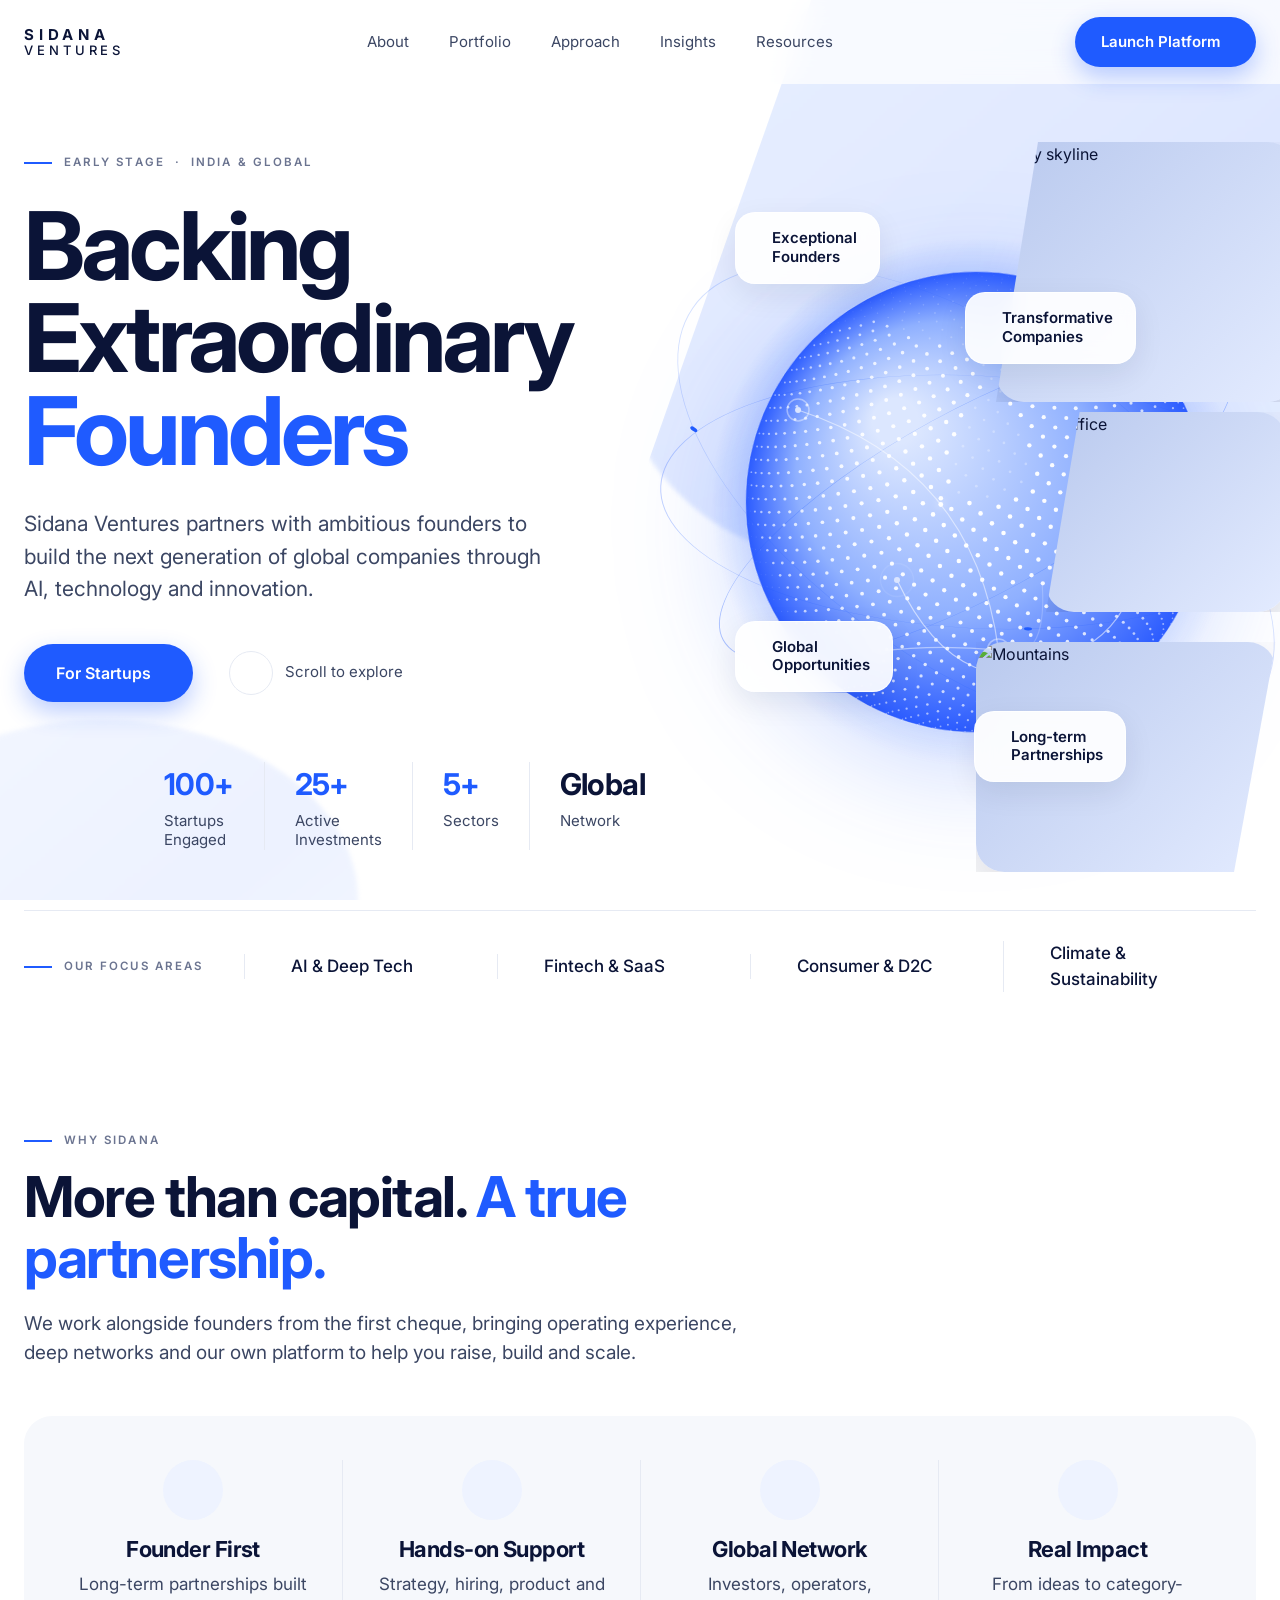
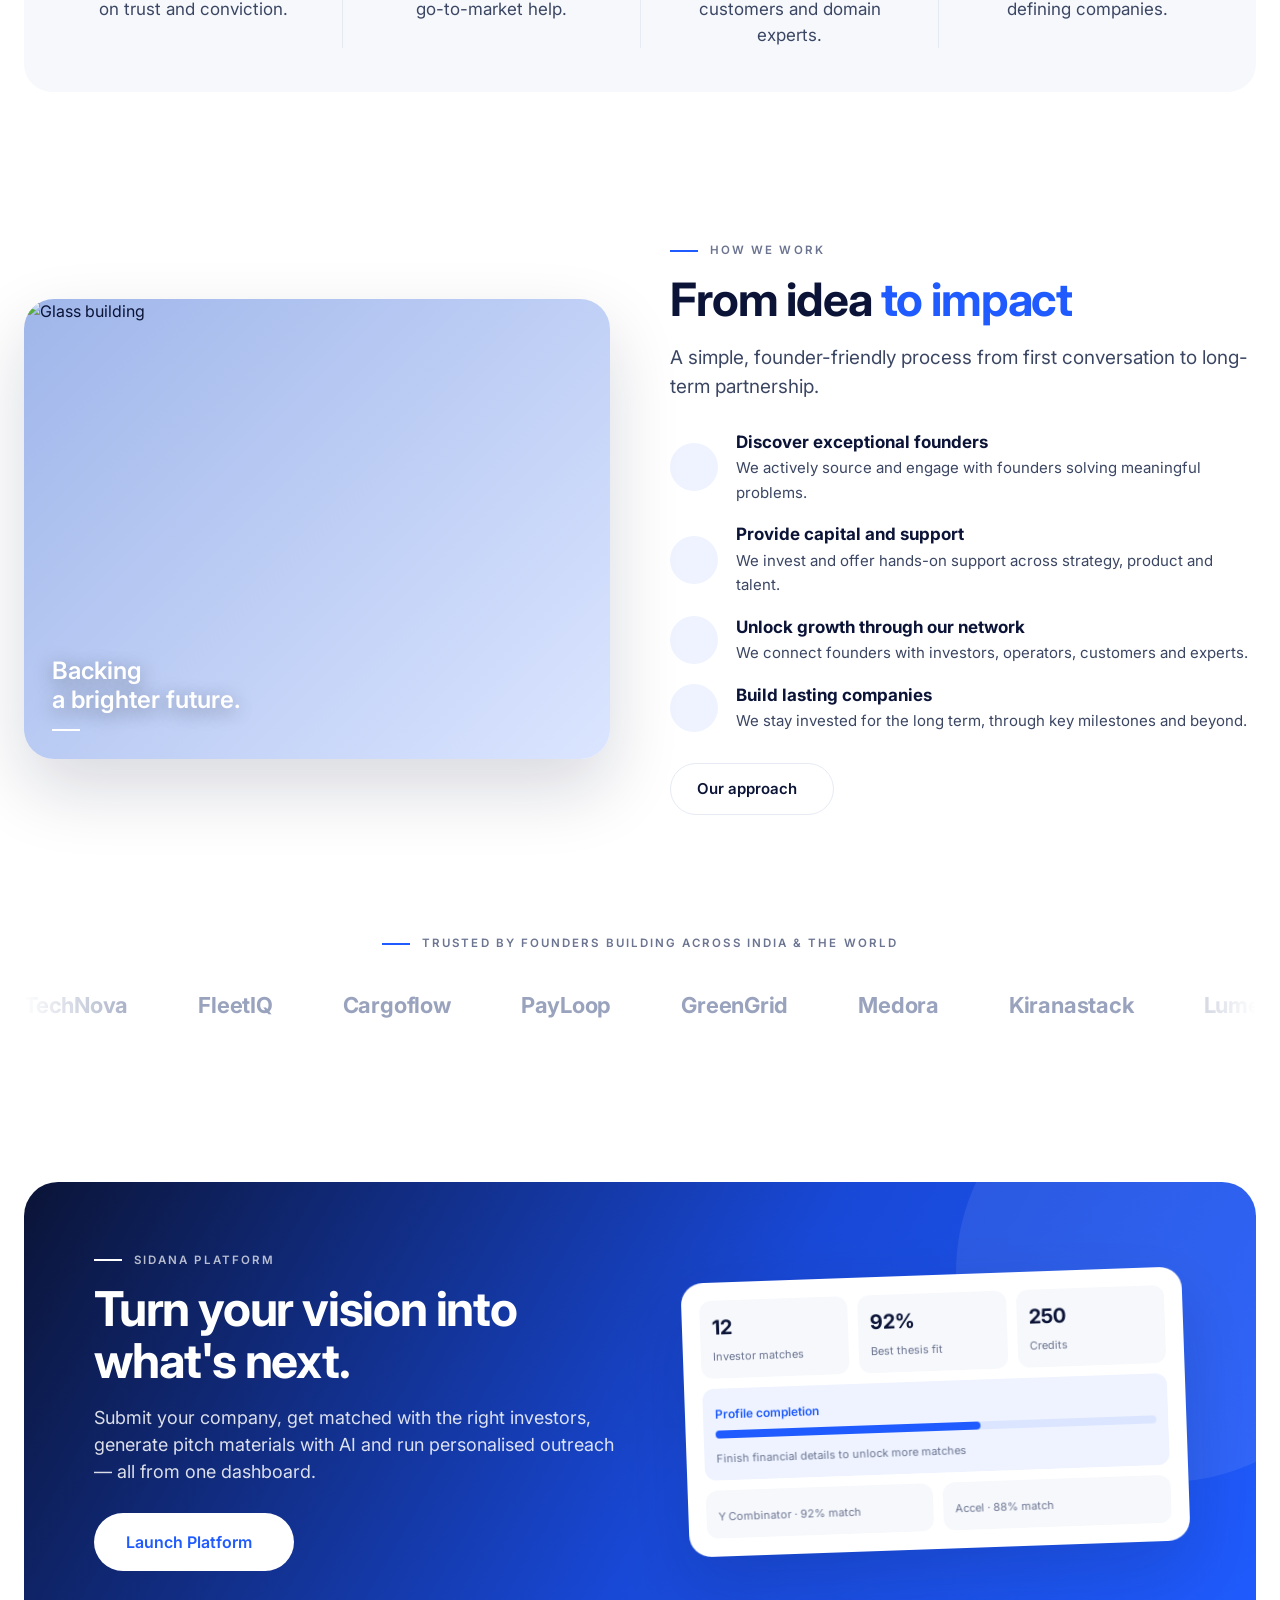
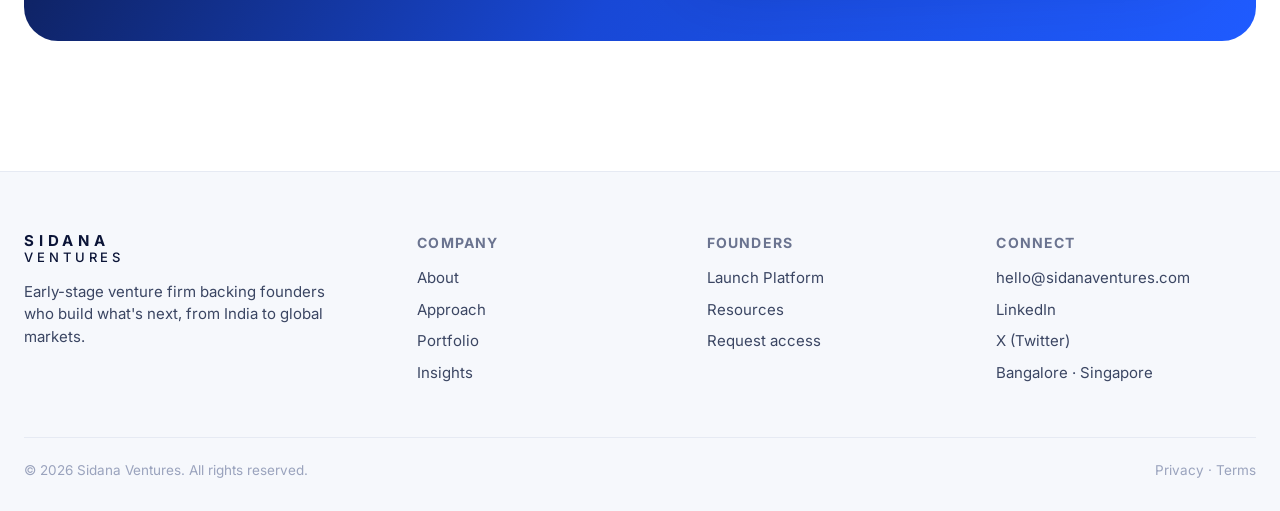
==== index.html @ c6158445 "first commit" ====
<!DOCTYPE html>
<html lang="en">
<head>
<meta charset="UTF-8"><meta name="viewport" content="width=device-width, initial-scale=1.0">
<title>Sidana Ventures – Backing Extraordinary Founders</title>
<link rel="preconnect" href="https://fonts.googleapis.com"><link href="https://fonts.googleapis.com/css2?family=Inter:wght@400;500;600;700&display=swap" rel="stylesheet">
<link rel="stylesheet" href="css/site.css">
<link rel="icon" href="data:image/svg+xml,%3Csvg xmlns='http://www.w3.org/2000/svg' viewBox='0 0 24 24' fill='%231f5bff'%3E%3Ccircle cx='12' cy='12' r='10'/%3E%3C/svg%3E">
</head>
<body>
<div class="bg-shapes"><span class="s1"></span><span class="s2"></span></div>
<header class="nav"><div class="wrap"><a href="index.html" class="logo">Sidana<small>Ventures</small></a><nav class="nav-links"><a href="about.html">About</a><a href="portfolio.html">Portfolio</a><a href="approach.html">Approach</a><a href="insights.html">Insights</a><a href="resources.html">Resources</a></nav><a href="platform.html" class="btn btn-primary">Launch Platform <i data-lucide="arrow-right"></i></a><button class="nav-toggle" aria-label="Menu"><i data-lucide="menu"></i></button></div></header>

<main class="wrap">
  <section class="hero">
    <div>
      <div class="eyebrow reveal in">Early stage &nbsp;·&nbsp; India &amp; Global</div>
      <h1 class="words">Backing Extraordinary <span class="accent">Founders</span></h1>
      <p class="lead reveal" style="transition-delay:.5s">Sidana Ventures partners with ambitious founders to build the next generation of global companies through AI, technology and innovation.</p>
      <div class="cta reveal" style="transition-delay:.7s"><a href="platform.html" class="btn btn-primary btn-lg">For Startups <i data-lucide="arrow-right"></i></a><a href="#why" class="scroll-hint"><span><i data-lucide="arrow-down"></i></span>Scroll to explore</a></div>
      <div class="stats reveal" style="transition-delay:.9s">
        <div><b data-count="100" data-suffix="+">0</b><span>Startups Engaged</span></div>
        <div><b data-count="25" data-suffix="+">0</b><span>Active Investments</span></div>
        <div><b data-count="5" data-suffix="+">0</b><span>Sectors</span></div>
        <div><b class="dark">Global</b><span>Network</span></div>
      </div>
    </div>
    <div class="hero-visual">
      <canvas id="globe" width="640" height="640"></canvas>
      <div class="float-card" style="left:40px;top:70px"><i data-lucide="users"></i>Exceptional<br>Founders</div>
      <div class="float-card d1" style="right:120px;top:150px"><i data-lucide="bar-chart-3"></i>Transformative<br>Companies</div>
      <div class="float-card d2" style="left:40px;bottom:170px"><i data-lucide="rocket"></i>Global<br>Opportunities</div>
      <div class="float-card d3" style="right:130px;bottom:80px"><i data-lucide="layers"></i>Long-term<br>Partnerships</div>
      <div class="photo skew" style="right:-40px;top:0;width:300px;height:260px"><img src="https://images.unsplash.com/photo-1480714378408-67cf0d13bc1b?w=900&q=80" alt="City skyline" loading="lazy"></div>
      <div class="photo skew" style="right:-30px;top:270px;width:240px;height:200px"><img src="https://images.unsplash.com/photo-1497366216548-37526070297c?w=900&q=80" alt="Office" loading="lazy"></div>
      <div class="photo skew2" style="right:-20px;bottom:-10px;width:300px;height:230px"><img src="https://images.unsplash.com/photo-1464822759023-fed622ff2c3b?w=900&q=80" alt="Mountains" loading="lazy"></div>
    </div>
  </section>

  <div class="focus-row reveal">
    <div class="eyebrow">Our focus areas</div>
    <div><i data-lucide="cpu"></i>AI &amp; Deep Tech</div>
    <div><i data-lucide="database"></i>Fintech &amp; SaaS</div>
    <div><i data-lucide="shopping-cart"></i>Consumer &amp; D2C</div>
    <div><i data-lucide="leaf"></i>Climate &amp; Sustainability</div>
  </div>

  <section id="why">
    <div class="sec-head reveal"><div class="eyebrow">Why Sidana</div><h2>More than capital. <span class="accent">A true partnership.</span></h2><p class="lead">We work alongside founders from the first cheque, bringing operating experience, deep networks and our own platform to help you raise, build and scale.</p></div>
    <div class="feature-strip stagger">
      <div><div class="ico"><i data-lucide="zap"></i></div><h3>Founder First</h3><p>Long-term partnerships built on trust and conviction.</p></div>
      <div><div class="ico"><i data-lucide="users"></i></div><h3>Hands-on Support</h3><p>Strategy, hiring, product and go-to-market help.</p></div>
      <div><div class="ico"><i data-lucide="bar-chart-3"></i></div><h3>Global Network</h3><p>Investors, operators, customers and domain experts.</p></div>
      <div><div class="ico"><i data-lucide="leaf"></i></div><h3>Real Impact</h3><p>From ideas to category-defining companies.</p></div>
    </div>
  </section>

  <section class="tight">
    <div class="grid-2" style="align-items:center;gap:60px">
      <div class="media tilt reveal left" style="height:460px"><img src="https://images.unsplash.com/photo-1486406146926-c627a92ad1ab?w=1200&q=80" alt="Glass building" loading="lazy"><div class="cap">Backing<br>a brighter future.</div></div>
      <div class="reveal right">
        <div class="eyebrow">How we work</div>
        <h2 style="font-size:46px;margin:16px 0 18px">From idea <span class="accent">to impact</span></h2>
        <p class="lead" style="margin-bottom:28px">A simple, founder-friendly process from first conversation to long-term partnership.</p>
        <div class="list-feat stagger">
          <div><div class="ico sm"><i data-lucide="search"></i></div><div><b>Discover exceptional founders</b><span>We actively source and engage with founders solving meaningful problems.</span></div></div>
          <div><div class="ico sm"><i data-lucide="landmark"></i></div><div><b>Provide capital and support</b><span>We invest and offer hands-on support across strategy, product and talent.</span></div></div>
          <div><div class="ico sm"><i data-lucide="network"></i></div><div><b>Unlock growth through our network</b><span>We connect founders with investors, operators, customers and experts.</span></div></div>
          <div><div class="ico sm"><i data-lucide="trending-up"></i></div><div><b>Build lasting companies</b><span>We stay invested for the long term, through key milestones and beyond.</span></div></div>
        </div>
        <a href="approach.html" class="btn btn-ghost" style="margin-top:30px">Our approach <i data-lucide="arrow-right"></i></a>
      </div>
    </div>
  </section>

  <section class="tight">
    <div class="eyebrow reveal" style="justify-content:center;margin-bottom:26px">Trusted by founders building across India &amp; the world</div>
    <div class="marquee reveal"><div class="track"><span>TechNova</span><span>FleetIQ</span><span>Cargoflow</span><span>PayLoop</span><span>GreenGrid</span><span>Medora</span><span>Kiranastack</span><span>Lumen AI</span><span>TechNova</span><span>FleetIQ</span><span>Cargoflow</span><span>PayLoop</span><span>GreenGrid</span><span>Medora</span><span>Kiranastack</span><span>Lumen AI</span></div></div>
  </section>

  <section>
    <div class="cta-band reveal scale">
      <div><div class="eyebrow">Sidana Platform</div><h2>Turn your vision into what's next.</h2><p>Submit your company, get matched with the right investors, generate pitch materials with AI and run personalised outreach — all from one dashboard.</p><a href="platform.html" class="btn btn-primary btn-lg">Launch Platform <i data-lucide="arrow-right"></i></a></div>
      <div class="mock tilt"><div class="row"><div class="tile"><b>12</b><span>Investor matches</span></div><div class="tile"><b>92%</b><span>Best thesis fit</span></div><div class="tile"><b>250</b><span>Credits</span></div></div><div class="tile" style="background:#eef3ff"><span style="font-size:12px;font-weight:600;color:#1f5bff">Profile completion</span><div class="bar"><i></i></div><span>Finish financial details to unlock more matches</span></div><div class="row" style="margin:10px 0 0"><div class="tile"><span>Y Combinator · 92% match</span></div><div class="tile"><span>Accel · 88% match</span></div></div></div>
    </div>
  </section>
</main>

<footer><div class="wrap"><div class="cols"><div><a href="index.html" class="logo">Sidana<small>Ventures</small></a><p style="color:var(--ink-2);margin-top:16px;max-width:320px;font-size:15px">Early-stage venture firm backing founders who build what's next, from India to global markets.</p></div><div><h4>Company</h4><a href="about.html">About</a><a href="approach.html">Approach</a><a href="portfolio.html">Portfolio</a><a href="insights.html">Insights</a></div><div><h4>Founders</h4><a href="platform.html">Launch Platform</a><a href="resources.html">Resources</a><a href="platform.html">Request access</a></div><div><h4>Connect</h4><a href="#">hello@sidanaventures.com</a><a href="#">LinkedIn</a><a href="#">X (Twitter)</a><a href="#">Bangalore · Singapore</a></div></div><div class="fine"><span>© 2026 Sidana Ventures. All rights reserved.</span><span>Privacy · Terms</span></div></div></footer>

<script src="https://unpkg.com/lucide@0.468.0/dist/umd/lucide.min.js"></script>
<script src="js/site.js"></script>
</body>
</html>
---- css/site.css ----
/* =====================================================================
   Sidana Ventures – marketing site
   ===================================================================== */
:root{
  --blue:#1f5bff; --blue-600:#1848d6; --blue-50:#eef3ff; --blue-100:#dbe5ff;
  --ink:#0b1437; --ink-2:#3b4663; --ink-3:#6b7490; --ink-4:#9aa3bd;
  --line:#e6eaf3; --bg:#ffffff; --bg-2:#f6f8fc;
  --radius:22px; --shadow:0 10px 30px rgba(11,20,55,.08); --shadow-lg:0 30px 70px rgba(11,20,55,.16);
  --font:'Inter',system-ui,-apple-system,Segoe UI,Roboto,sans-serif;
}
*{box-sizing:border-box;margin:0;padding:0}
html{scroll-behavior:smooth}
body{font-family:var(--font);color:var(--ink);background:var(--bg);font-size:16px;line-height:1.5;-webkit-font-smoothing:antialiased;overflow-x:hidden}
a{color:inherit;text-decoration:none}
button{font-family:inherit;cursor:pointer;border:0;background:none;color:inherit}
img{display:block;max-width:100%}
i[data-lucide],svg.lucide{display:inline-block;vertical-align:middle;flex:none}
h1,h2,h3{line-height:1.08;letter-spacing:-.025em}
.accent{color:var(--blue)}
.wrap{width:min(1360px,calc(100% - 48px));margin:0 auto}
.eyebrow{display:flex;align-items:center;gap:12px;font-size:11.5px;letter-spacing:.18em;text-transform:uppercase;color:var(--ink-3);font-weight:600}
.eyebrow::before{content:"";width:28px;height:2px;background:var(--blue)}
.lead{font-size:19px;color:var(--ink-2);line-height:1.55}
.btn{display:inline-flex;align-items:center;gap:10px;padding:14px 26px;border-radius:999px;font-weight:600;font-size:15px;transition:.2s;white-space:nowrap}
.btn svg{width:18px;height:18px;transition:.2s}
.btn-primary{background:var(--blue);color:#fff;box-shadow:0 10px 24px rgba(31,91,255,.3)}
.btn-primary:hover{background:var(--blue-600);transform:translateY(-2px)}
.btn-primary:hover svg{transform:translateX(3px)}
.btn-ghost{color:var(--ink);border:1.5px solid var(--line);background:#fff}
.btn-ghost:hover{border-color:var(--ink-4)}
.btn-lg{padding:17px 32px;font-size:16px}
.ico{width:60px;height:60px;border-radius:50%;background:var(--blue-50);display:grid;place-items:center;color:var(--blue);flex:none}
.ico svg{width:26px;height:26px}
.ico.sm{width:48px;height:48px}.ico.sm svg{width:22px;height:22px}
.ico.lg{width:80px;height:80px}.ico.lg svg{width:34px;height:34px}

/* --------------------------------- Page backdrop ------------------- */
.bg-shapes{position:fixed;inset:0;z-index:-1;pointer-events:none;overflow:hidden}
.bg-shapes span{position:absolute;background:linear-gradient(140deg,#e8efff,#dbe5ff 60%,#eaf1ff);opacity:.9;filter:blur(2px)}
.bg-shapes .s1{right:-10%;top:-8%;width:62vw;height:70vh;clip-path:polygon(28% 0,100% 0,100% 100%,0 100%);border-radius:0 0 0 220px;animation:drift 18s ease-in-out infinite alternate}
.bg-shapes .s2{left:-12%;bottom:-20%;width:40vw;height:40vh;border-radius:50%;opacity:.5;animation:drift 22s ease-in-out infinite alternate-reverse}
@keyframes drift{from{transform:translate3d(0,0,0)}to{transform:translate3d(-30px,24px,0)}}

/* --------------------------------- Nav ----------------------------- */
.nav{position:sticky;top:0;z-index:50;backdrop-filter:blur(14px);background:rgba(255,255,255,.72);transition:.3s}
.nav.scrolled{box-shadow:0 6px 24px rgba(11,20,55,.06)}
.nav .wrap{display:flex;align-items:center;justify-content:space-between;height:84px}
.logo{font-weight:700;letter-spacing:.32em;font-size:15px;line-height:1.15;text-transform:uppercase;color:var(--ink)}
.logo small{display:block;font-weight:500;letter-spacing:.3em;font-size:13px}
.nav-links{display:flex;gap:40px}
.nav-links a{font-size:15px;color:var(--ink-2);position:relative;padding:6px 0;transition:.2s}
.nav-links a::after{content:"";position:absolute;left:0;right:0;bottom:-2px;height:2px;background:var(--blue);transform:scaleX(0);transform-origin:left;transition:.25s}
.nav-links a:hover,.nav-links a.active{color:var(--blue)}
.nav-links a.active::after,.nav-links a:hover::after{transform:scaleX(1)}
.nav-toggle{display:none;width:44px;height:44px;border-radius:12px;place-items:center}
.nav-toggle svg{width:22px;height:22px}

/* --------------------------------- Hero ---------------------------- */
.hero{position:relative;padding:40px 0 20px;min-height:calc(100vh - 84px);display:grid;grid-template-columns:1.05fr 1.3fr;align-items:center;gap:20px}
.hero h1{font-size:clamp(52px,7.4vw,112px);font-weight:700;letter-spacing:-.04em;line-height:.98;margin:28px 0 30px}
.hero .lead{max-width:520px;font-size:21px}
.hero .cta{display:flex;align-items:center;gap:36px;margin-top:38px}
.scroll-hint{display:flex;align-items:center;gap:12px;color:var(--ink-2);font-size:15px}
.scroll-hint span{width:44px;height:44px;border-radius:50%;border:1.5px solid var(--line);display:grid;place-items:center;background:#fff;animation:bob 2.2s ease-in-out infinite}
.scroll-hint svg{width:18px;height:18px;color:var(--blue)}
@keyframes bob{0%,100%{transform:translateY(0)}50%{transform:translateY(6px)}}
.stats{display:flex;gap:0;margin-top:60px;padding-left:140px}
.stats div{padding:0 30px;border-left:1px solid var(--line)}
.stats div:first-child{padding-left:0;border:0}
.stats b{display:block;font-size:30px;font-weight:700;color:var(--blue);letter-spacing:-.02em}
.stats b.dark{color:var(--ink)}
.stats span{font-size:15px;color:var(--ink-2);display:block;max-width:110px;line-height:1.3;margin-top:4px}
.hero-visual{position:relative;height:720px}
#globe{position:absolute;left:50%;top:50%;transform:translate(-50%,-50%);width:640px;height:640px;filter:drop-shadow(0 30px 60px rgba(31,91,255,.25))}
.float-card{position:absolute;display:flex;align-items:center;gap:14px;background:rgba(255,255,255,.92);backdrop-filter:blur(10px);border:1px solid rgba(255,255,255,.8);border-radius:20px;padding:16px 22px;box-shadow:var(--shadow);font-weight:600;font-size:15px;line-height:1.25;animation:floaty 6s ease-in-out infinite;z-index:3}
.float-card svg{width:26px;height:26px;color:var(--blue)}
.float-card.d1{animation-delay:-1s}.float-card.d2{animation-delay:-2.5s}.float-card.d3{animation-delay:-4s}
@keyframes floaty{0%,100%{transform:translateY(0)}50%{transform:translateY(-12px)}}
.photo{position:absolute;overflow:hidden;background:linear-gradient(135deg,#b9c9ee,#e3ebff);box-shadow:var(--shadow-lg);z-index:2}
.photo img{width:100%;height:100%;object-fit:cover}
.photo.skew{clip-path:polygon(14% 0,100% 0,100% 100%,0 100%);border-radius:28px}
.photo.skew2{clip-path:polygon(0 0,100% 0,86% 100%,0 100%);border-radius:28px}
.focus-row{display:flex;align-items:center;gap:0;border-top:1px solid var(--line);padding:30px 0 50px;margin-top:10px}
.focus-row .eyebrow{min-width:220px}
.focus-row>div:not(.eyebrow){flex:1;display:flex;align-items:center;gap:16px;font-size:17px;font-weight:500;padding:0 30px;border-left:1px solid var(--line)}
.focus-row svg{width:30px;height:30px;color:var(--blue)}

/* --------------------------------- Sections ------------------------ */
section{padding:90px 0}
section.tight{padding:60px 0}
.sec-head{max-width:720px;margin-bottom:48px}
.sec-head h2{font-size:clamp(36px,4.4vw,58px);font-weight:700;margin:18px 0 20px}
.grid-2{display:grid;grid-template-columns:1fr 1fr;gap:28px}
.grid-3{display:grid;grid-template-columns:repeat(3,1fr);gap:24px}
.grid-4{display:grid;grid-template-columns:repeat(4,1fr);gap:24px}
.card{background:#fff;border:1px solid var(--line);border-radius:var(--radius);padding:30px;box-shadow:0 1px 2px rgba(11,20,55,.03);transition:.25s}
.card.soft{background:var(--bg-2);border-color:transparent}
.card.hover:hover{transform:translateY(-6px);box-shadow:var(--shadow)}
.card h3{font-size:20px;margin:18px 0 8px}
.card p{color:var(--ink-2);font-size:15.5px}
.feature-strip{background:var(--bg-2);border-radius:28px;padding:44px 20px;display:grid;grid-template-columns:repeat(4,1fr)}
.feature-strip>div{text-align:center;padding:0 30px;border-left:1px solid var(--line)}
.feature-strip>div:first-child{border:0}
.feature-strip .ico{margin:0 auto 18px}
.feature-strip h3{font-size:22px;margin-bottom:10px}
.feature-strip p{color:var(--ink-2);font-size:17px}
.list-feat{display:grid;gap:18px}
.list-feat>div{display:flex;gap:18px;align-items:center}
.list-feat b{display:block;font-size:17px}
.list-feat span{color:var(--ink-2);font-size:15px}
.media{position:relative;overflow:hidden;border-radius:30px;background:linear-gradient(135deg,#9fb6ea,#dbe5ff);box-shadow:var(--shadow-lg)}
.media img{width:100%;height:100%;object-fit:cover;transition:transform 1.2s ease}
.media:hover img{transform:scale(1.04)}
.media.skew{clip-path:polygon(0 0,100% 0,100% 100%,6% 100%)}
.media .cap{position:absolute;left:28px;bottom:28px;color:#fff;font-size:24px;font-weight:600;line-height:1.2;text-shadow:0 4px 20px rgba(0,0,0,.4)}
.media .cap::after{content:"";display:block;width:28px;height:2px;background:#fff;margin-top:14px}
.info-tile{display:flex;gap:16px;align-items:flex-start;background:rgba(255,255,255,.92);backdrop-filter:blur(8px);border-radius:20px;padding:20px 22px;box-shadow:var(--shadow)}
.info-tile b{display:block;font-size:16px;margin-bottom:3px}
.info-tile span{color:var(--ink-2);font-size:14.5px}
.pillars{display:grid;grid-template-columns:repeat(4,1fr);margin-top:44px}
.pillars>div{padding:0 26px;border-left:1px solid var(--line)}
.pillars>div:first-child{padding-left:0;border:0}
.pillars h3{font-size:19px;margin:18px 0 6px}
.pillars p{color:var(--ink-2);font-size:15.5px}
.steps{display:grid;grid-template-columns:260px repeat(4,1fr);gap:30px;align-items:start}
.steps .num{display:flex;align-items:center;gap:0;margin-bottom:28px}
.steps .num b{width:60px;height:60px;border-radius:50%;background:var(--blue-50);color:var(--blue);display:grid;place-items:center;font-size:19px;font-weight:600;flex:none}
.steps .num i{flex:1;height:1.5px;background:var(--blue);position:relative;transform-origin:left;transform:scaleX(0);transition:transform 1s ease .3s}
.steps .num i::after{content:"";position:absolute;right:-1px;top:-5px;border:6px solid transparent;border-left:8px solid var(--blue);opacity:0;transition:.3s 1.1s}
.in-view .steps .num i{transform:scaleX(1)} .in-view .steps .num i::after{opacity:1}
.steps h3{font-size:20px;margin-bottom:10px}
.steps p{color:var(--ink-2);font-size:15.5px}
.steps h2{font-size:44px;line-height:1.05;margin-top:14px}
.big-card{border-radius:30px;padding:48px;position:relative;overflow:hidden;min-height:260px;background:var(--bg-2)}
.big-card h3{font-size:30px;margin:16px 0 14px;max-width:420px}
.big-card p{color:var(--ink-2);max-width:420px;font-size:16px}
.big-card .art{position:absolute;right:0;top:0;bottom:0;width:38%;object-fit:cover;mask-image:linear-gradient(90deg,transparent,#000 40%)}
.big-card .ico{position:absolute;right:36px;top:36px;background:#fff;box-shadow:var(--shadow)}
.values{display:grid;grid-template-columns:1.1fr repeat(4,1fr);gap:30px;align-items:start}
.values .v{padding-left:26px;border-left:1px solid var(--line)}
.values h3{font-size:19px;margin:18px 0 8px}
.values p{color:var(--ink-2);font-size:15.5px}
.values h2{font-size:42px;line-height:1.05;margin:14px 0 16px}
.focus-grid{display:grid;grid-template-columns:1fr 1fr;gap:14px;margin-top:20px}
.focus-grid div{background:#fff;border-radius:18px;padding:30px 22px;text-align:center;font-weight:500;font-size:15px;transition:.2s;border:1px solid var(--line)}
.focus-grid div:hover{transform:translateY(-4px);box-shadow:var(--shadow)}
.focus-grid svg{width:32px;height:32px;color:var(--blue);display:block;margin:0 auto 16px}
.marquee{overflow:hidden;mask-image:linear-gradient(90deg,transparent,#000 10%,#000 90%,transparent)}
.marquee .track{display:flex;gap:70px;width:max-content;animation:marquee 28s linear infinite;padding:10px 0}
.marquee .track span{font-weight:700;font-size:22px;letter-spacing:-.01em;color:var(--ink-4);white-space:nowrap}
@keyframes marquee{to{transform:translateX(-50%)}}
.cta-band{background:linear-gradient(120deg,#0b1437,#1848d6 55%,#1f5bff);color:#fff;border-radius:34px;padding:70px;display:grid;grid-template-columns:1.1fr 1fr;gap:40px;align-items:center;position:relative;overflow:hidden}
.cta-band::after{content:"";position:absolute;right:-120px;top:-120px;width:420px;height:420px;border-radius:50%;background:rgba(255,255,255,.08)}
.cta-band h2{font-size:48px;margin:14px 0 18px}
.cta-band p{opacity:.85;font-size:18px;max-width:520px}
.cta-band .eyebrow{color:rgba(255,255,255,.7)}.cta-band .eyebrow::before{background:#fff}
.cta-band .btn-primary{background:#fff;color:var(--blue);box-shadow:none;margin-top:28px}
.mock{background:#fff;border-radius:22px;padding:18px;color:var(--ink);box-shadow:var(--shadow-lg);transform:rotate(-2deg);position:relative;z-index:1}
.mock .row{display:flex;gap:10px;margin-bottom:10px}
.mock .tile{flex:1;background:var(--bg-2);border-radius:12px;padding:12px}
.mock .tile b{display:block;font-size:20px}.mock .tile span{font-size:11px;color:var(--ink-3)}
.mock .bar{height:8px;border-radius:4px;background:var(--blue-100);margin:6px 0}
.mock .bar i{display:block;height:100%;width:60%;background:var(--blue);border-radius:4px;animation:grow 2s ease-out infinite alternate}
@keyframes grow{from{width:30%}to{width:85%}}
footer{border-top:1px solid var(--line);padding:60px 0 30px;margin-top:40px;background:var(--bg-2)}
footer .cols{display:grid;grid-template-columns:1.4fr 1fr 1fr 1fr;gap:30px}
footer h4{font-size:14px;letter-spacing:.08em;text-transform:uppercase;color:var(--ink-3);margin-bottom:14px}
footer a{display:block;color:var(--ink-2);font-size:15px;margin-bottom:9px}
footer a:hover{color:var(--blue)}
footer .fine{display:flex;justify-content:space-between;color:var(--ink-4);font-size:13.5px;margin-top:44px;padding-top:22px;border-top:1px solid var(--line)}

/* --------------------------------- Portfolio / insights ------------ */
.filters{display:flex;gap:10px;flex-wrap:wrap;margin-bottom:34px}
.filters button{padding:10px 18px;border-radius:999px;border:1.5px solid var(--line);font-weight:500;font-size:14px;color:var(--ink-2);transition:.2s;background:#fff}
.filters button.active,.filters button:hover{border-color:var(--blue);color:var(--blue);background:var(--blue-50)}
.co{background:#fff;border:1px solid var(--line);border-radius:22px;padding:26px;transition:.25s;cursor:pointer}
.co:hover{transform:translateY(-6px);box-shadow:var(--shadow);border-color:var(--blue-100)}
.co .lg{width:56px;height:56px;border-radius:16px;display:grid;place-items:center;color:#fff;font-weight:700;font-size:20px;margin-bottom:18px}
.co h3{font-size:20px;margin-bottom:6px}
.co p{color:var(--ink-2);font-size:15px;min-height:46px}
.co .tags{display:flex;gap:6px;flex-wrap:wrap;margin-top:16px}
.tag{font-size:12px;padding:4px 10px;border-radius:999px;background:var(--bg-2);color:var(--ink-3);border:1px solid var(--line)}
.post{border-radius:22px;overflow:hidden;background:#fff;border:1px solid var(--line);transition:.25s;cursor:pointer}
.post:hover{transform:translateY(-6px);box-shadow:var(--shadow)}
.post .th{height:190px;background:linear-gradient(135deg,#1848d6,#9fb6ea)}
.post .bd{padding:22px}
.post .meta{font-size:12.5px;color:var(--ink-3);display:flex;gap:10px;margin-bottom:10px}
.post h3{font-size:19px;margin-bottom:8px}
.post p{color:var(--ink-2);font-size:14.5px}
.res{display:flex;gap:18px;align-items:flex-start;background:#fff;border:1px solid var(--line);border-radius:20px;padding:24px;transition:.25s}
.res:hover{box-shadow:var(--shadow);transform:translateY(-4px)}
.res h3{font-size:18px;margin-bottom:6px}
.res p{color:var(--ink-2);font-size:14.5px}
.res .lnk{color:var(--blue);font-weight:600;font-size:14px;margin-top:10px;display:inline-flex;gap:6px;align-items:center}
.res .lnk svg{width:15px;height:15px}

/* --------------------------------- Platform login ------------------ */
.login-page{display:grid;grid-template-columns:1fr 1.2fr;gap:40px;align-items:center;padding:40px 0 30px;min-height:calc(100vh - 84px)}
.login-page h1{font-size:clamp(44px,5.2vw,72px);font-weight:700;margin:24px 0 26px}
.login-page .lead{max-width:460px}
.login-page .list-feat{margin-top:34px}
.login-page .list-feat>div{background:transparent}
.login-visual{position:relative;height:620px}
.login-card{position:absolute;left:-30px;top:10px;width:440px;background:rgba(255,255,255,.96);backdrop-filter:blur(10px);border-radius:28px;padding:40px;box-shadow:var(--shadow-lg);z-index:4;text-align:center}
.login-card .ico.lg{margin:0 auto 20px;background:linear-gradient(135deg,#eef3ff,#dbe5ff)}
.login-card h2{font-size:28px;margin-bottom:8px}
.login-card>p{color:var(--ink-2);font-size:15px;margin-bottom:26px}
.login-card form{text-align:left}
.field{margin-bottom:16px}
.field label{display:block;font-weight:600;font-size:14.5px;margin-bottom:8px}
.input{width:100%;padding:15px 16px;border:1.5px solid var(--line);border-radius:14px;font-family:inherit;font-size:15px;outline:none;transition:.2s;background:#fff}
.input:focus{border-color:var(--blue);box-shadow:0 0 0 4px rgba(31,91,255,.12)}
.input-wrap{position:relative}
.input-wrap button{position:absolute;right:14px;top:50%;transform:translateY(-50%);color:var(--ink-4)}
.input-wrap button svg{width:18px;height:18px}
.row-between{display:flex;justify-content:space-between;align-items:center;font-size:14.5px;margin:4px 0 22px}
.check{display:flex;align-items:center;gap:10px;color:var(--ink-2)}
.check input{width:20px;height:20px;accent-color:var(--blue)}
.login-card .btn{width:100%;justify-content:center;padding:17px}
.login-card .alt{margin-top:22px;padding-top:20px;border-top:1px solid var(--line);color:var(--ink-2);font-size:14.5px}
.login-card .alt a{color:var(--blue);font-weight:600}
.login-visual .photo{right:0;top:0;width:470px;height:600px;clip-path:polygon(10% 0,100% 0,100% 100%,0 100%);border-radius:40px}
.login-visual .info-tile{position:absolute;z-index:6}
.toast{position:fixed;bottom:24px;left:50%;transform:translateX(-50%);background:var(--ink);color:#fff;padding:12px 18px;border-radius:999px;font-size:14px;z-index:100;box-shadow:var(--shadow-lg);animation:pop .2s}
@keyframes pop{from{opacity:0;transform:translate(-50%,8px)}to{opacity:1;transform:translate(-50%,0)}}
.overlay{position:fixed;inset:0;background:rgba(11,20,55,.5);backdrop-filter:blur(4px);z-index:90;display:flex;align-items:center;justify-content:center;padding:20px;animation:fade .2s}
@keyframes fade{from{opacity:0}to{opacity:1}}
.modal{background:#fff;border-radius:26px;padding:36px;width:100%;max-width:520px;box-shadow:var(--shadow-lg);animation:pop2 .25s}
@keyframes pop2{from{opacity:0;transform:translateY(16px) scale(.98)}to{opacity:1;transform:none}}
.modal h3{font-size:24px;margin-bottom:6px}
.modal>p{color:var(--ink-2);font-size:15px;margin-bottom:22px}
.modal .grid-2{gap:14px}

/* --------------------------------- Reveal animations --------------- */
.reveal{opacity:0;transform:translateY(28px);transition:opacity .8s cubic-bezier(.2,.7,.2,1),transform .8s cubic-bezier(.2,.7,.2,1)}
.reveal.in{opacity:1;transform:none}
.reveal.left{transform:translateX(-40px)} .reveal.right{transform:translateX(40px)} .reveal.scale{transform:scale(.92)}
.reveal.in.left,.reveal.in.right,.reveal.in.scale{transform:none}
.stagger>*{opacity:0;transform:translateY(24px);transition:opacity .7s ease,transform .7s cubic-bezier(.2,.7,.2,1)}
.stagger.in>*{opacity:1;transform:none}
.stagger.in>*:nth-child(1){transition-delay:.05s}.stagger.in>*:nth-child(2){transition-delay:.15s}.stagger.in>*:nth-child(3){transition-delay:.25s}.stagger.in>*:nth-child(4){transition-delay:.35s}.stagger.in>*:nth-child(5){transition-delay:.45s}.stagger.in>*:nth-child(6){transition-delay:.55s}.stagger.in>*:nth-child(7){transition-delay:.65s}.stagger.in>*:nth-child(8){transition-delay:.75s}
.words span{display:inline-block;opacity:0;transform:translateY(40px) rotate(2deg);animation:word .9s cubic-bezier(.2,.7,.2,1) forwards}
@keyframes word{to{opacity:1;transform:none}}
.tilt{transition:transform .2s ease-out;transform-style:preserve-3d;will-change:transform}

@media (max-width:1200px){
  .hero{grid-template-columns:1fr;min-height:auto}
  .hero-visual{height:560px}
  #globe{width:460px;height:460px}
  .stats{padding-left:0}
  .steps{grid-template-columns:1fr 1fr}
  .values{grid-template-columns:1fr 1fr}
  .pillars,.feature-strip,.grid-4{grid-template-columns:1fr 1fr}
  .login-page{grid-template-columns:1fr}
  .login-visual{height:auto}
  .login-card{position:relative;width:100%;max-width:520px;margin:0 auto}
  .login-visual .photo,.login-visual .info-tile{display:none}
  .cta-band{grid-template-columns:1fr}
  .focus-row{flex-wrap:wrap;gap:16px}
  .focus-row>div:not(.eyebrow){flex:1 1 40%;border:0;padding:0}
}
@media (max-width:820px){
  .nav-links{display:none;position:absolute;top:84px;left:0;right:0;background:#fff;flex-direction:column;gap:0;padding:10px 24px 20px;box-shadow:var(--shadow)}
  .nav-links.open{display:flex}
  .nav-links a{padding:12px 0;border-bottom:1px solid var(--line)}
  .nav .btn{display:none}
  .nav-toggle{display:grid}
  .grid-2,.grid-3,.grid-4,.pillars,.feature-strip,.steps,.values,.focus-grid,footer .cols{grid-template-columns:1fr}
  .feature-strip>div,.pillars>div,.values .v{border:0;padding:16px 0}
  .hero-visual{height:420px}
  #globe{width:340px;height:340px}
  .float-card,.photo{display:none}
  .stats{flex-wrap:wrap;gap:20px}
  .stats div{border:0;padding:0;flex:1 1 40%}
  .hero .cta{flex-direction:column;align-items:flex-start;gap:20px}
  .cta-band{padding:36px}
  .cta-band h2{font-size:34px}
  .big-card .art{display:none}
  section{padding:56px 0}
}
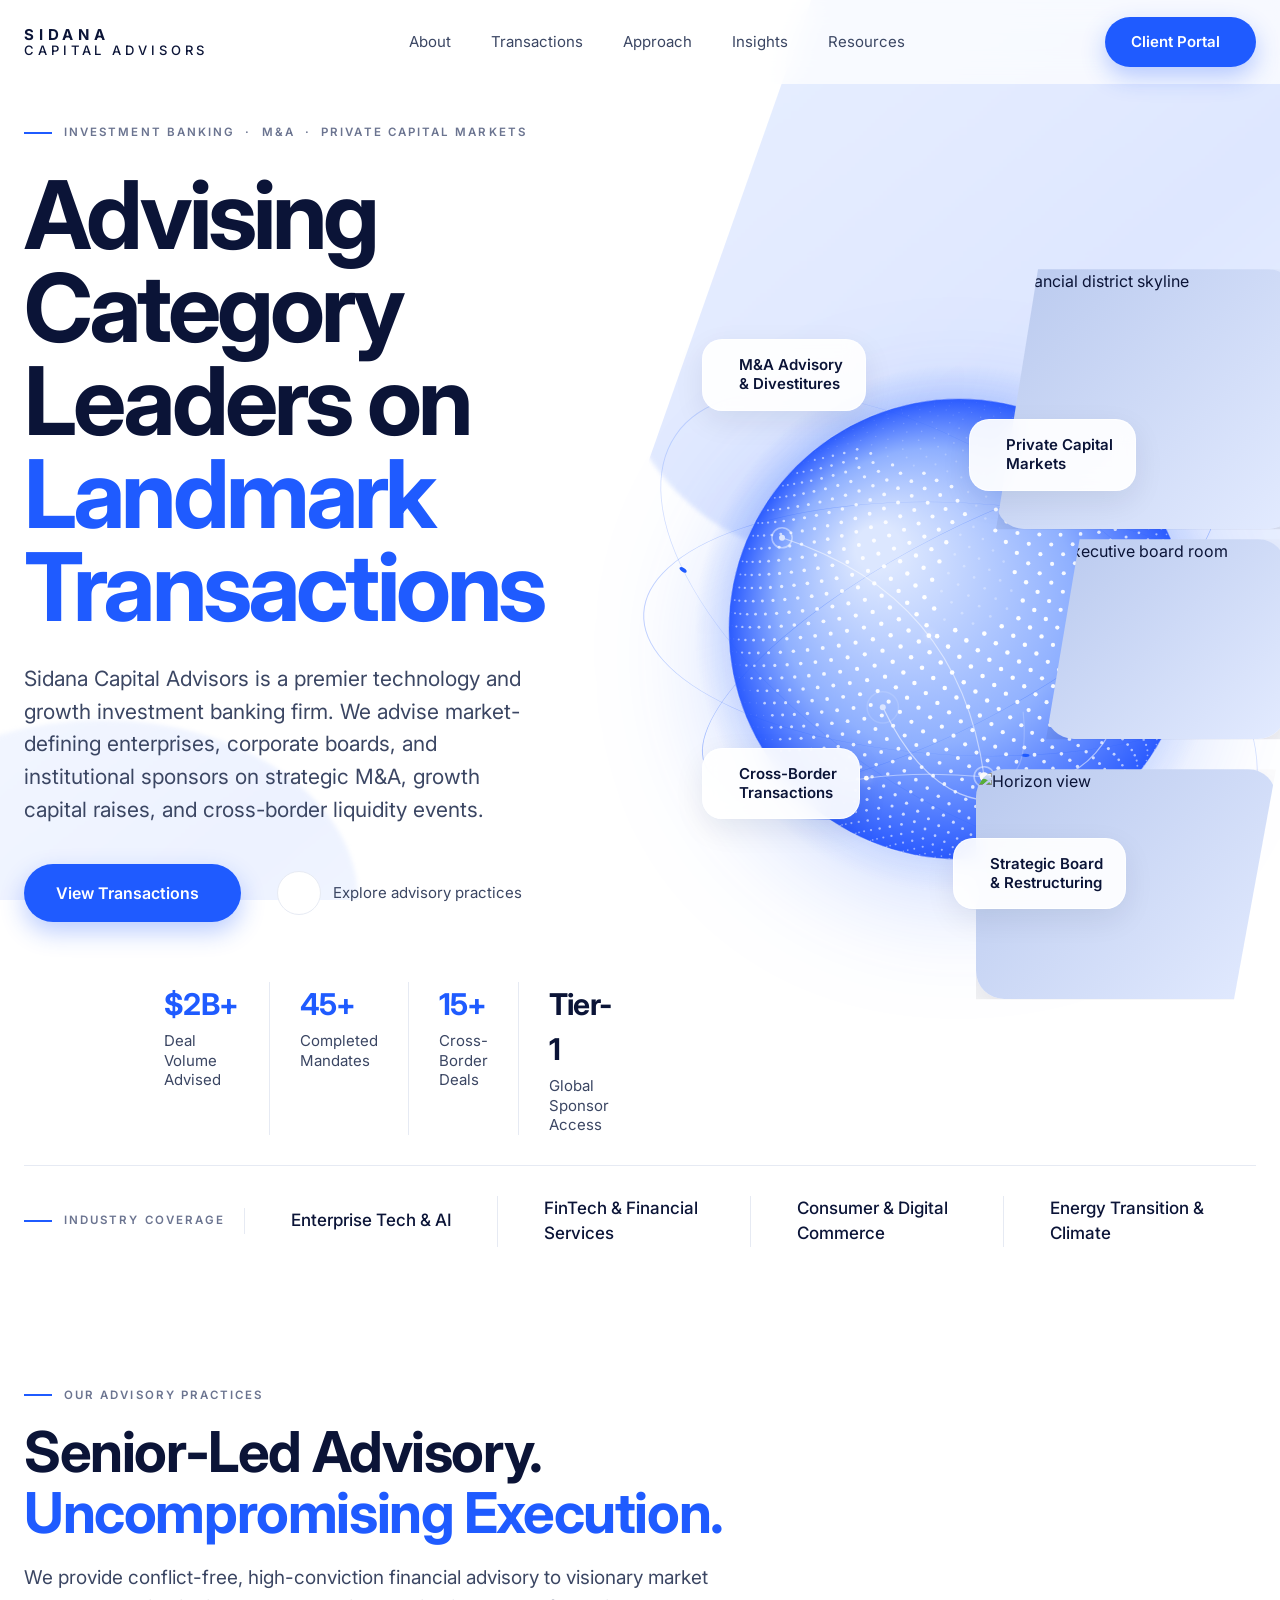
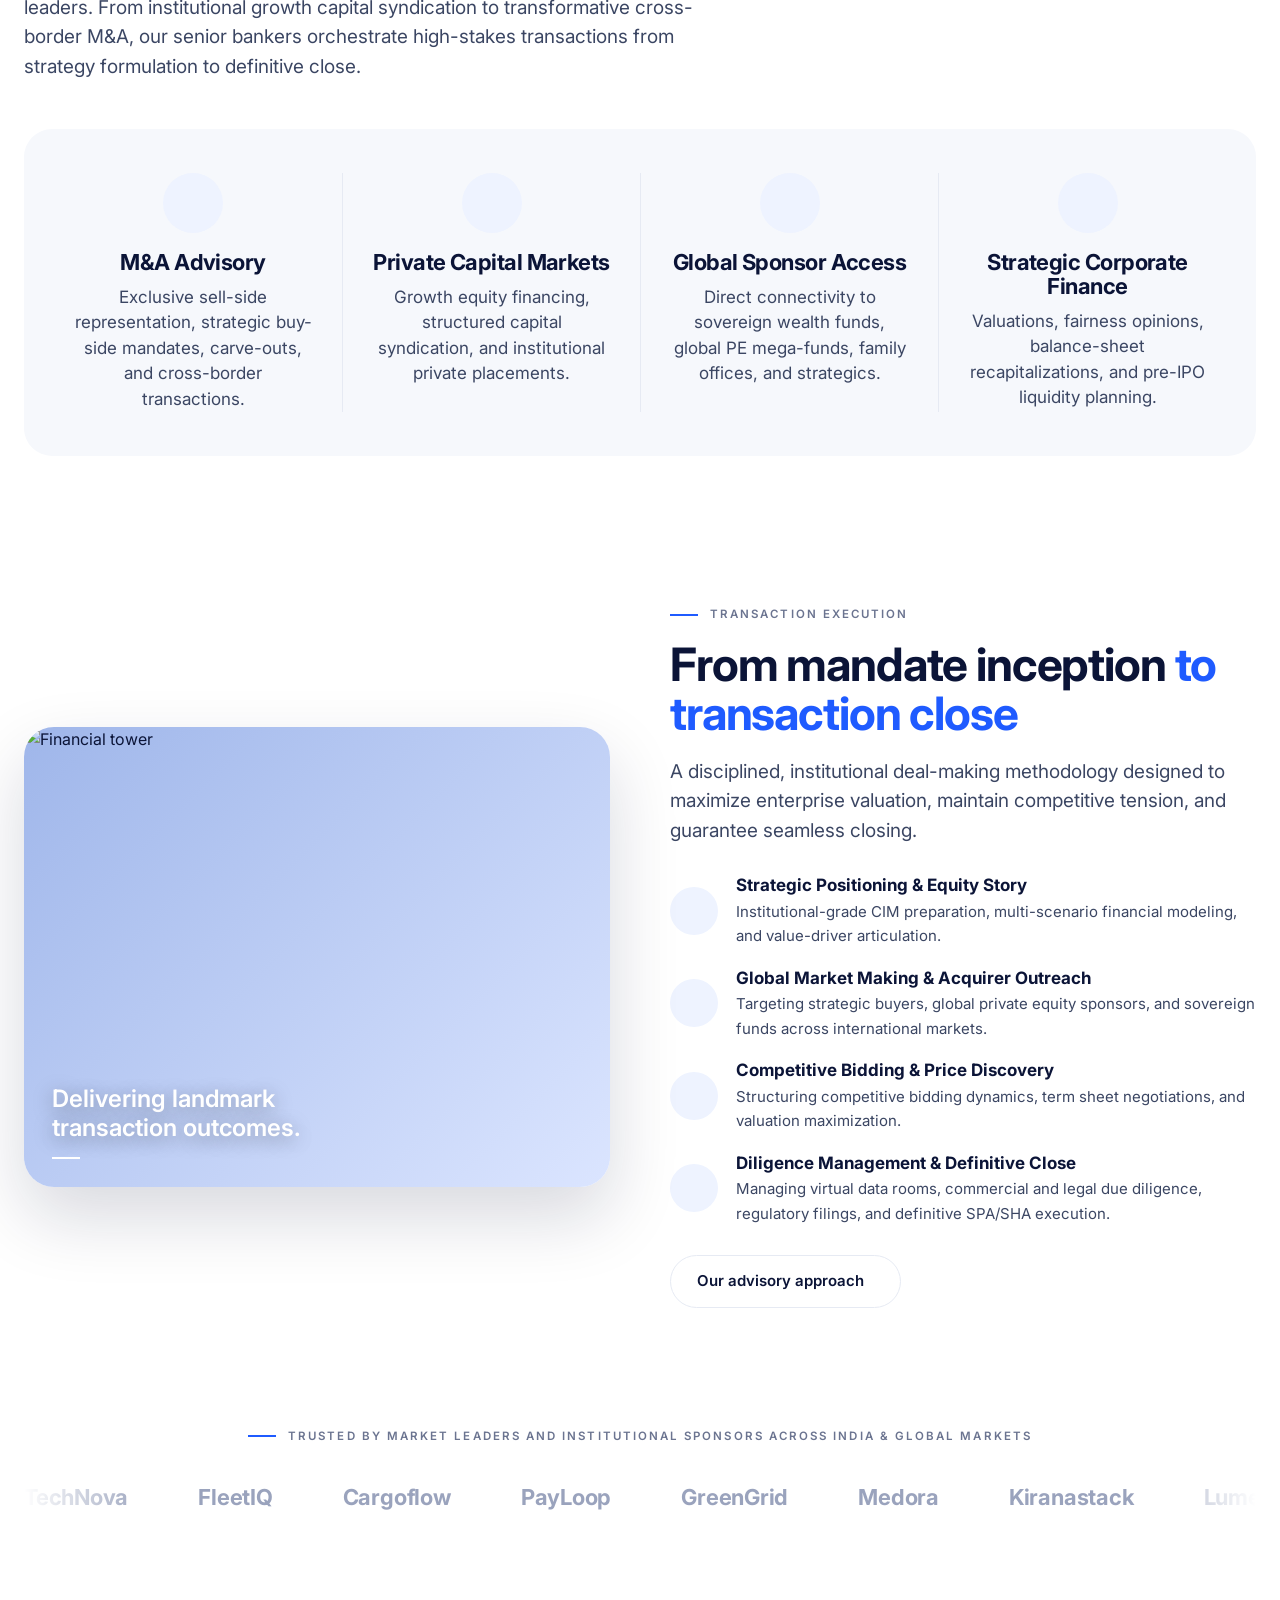
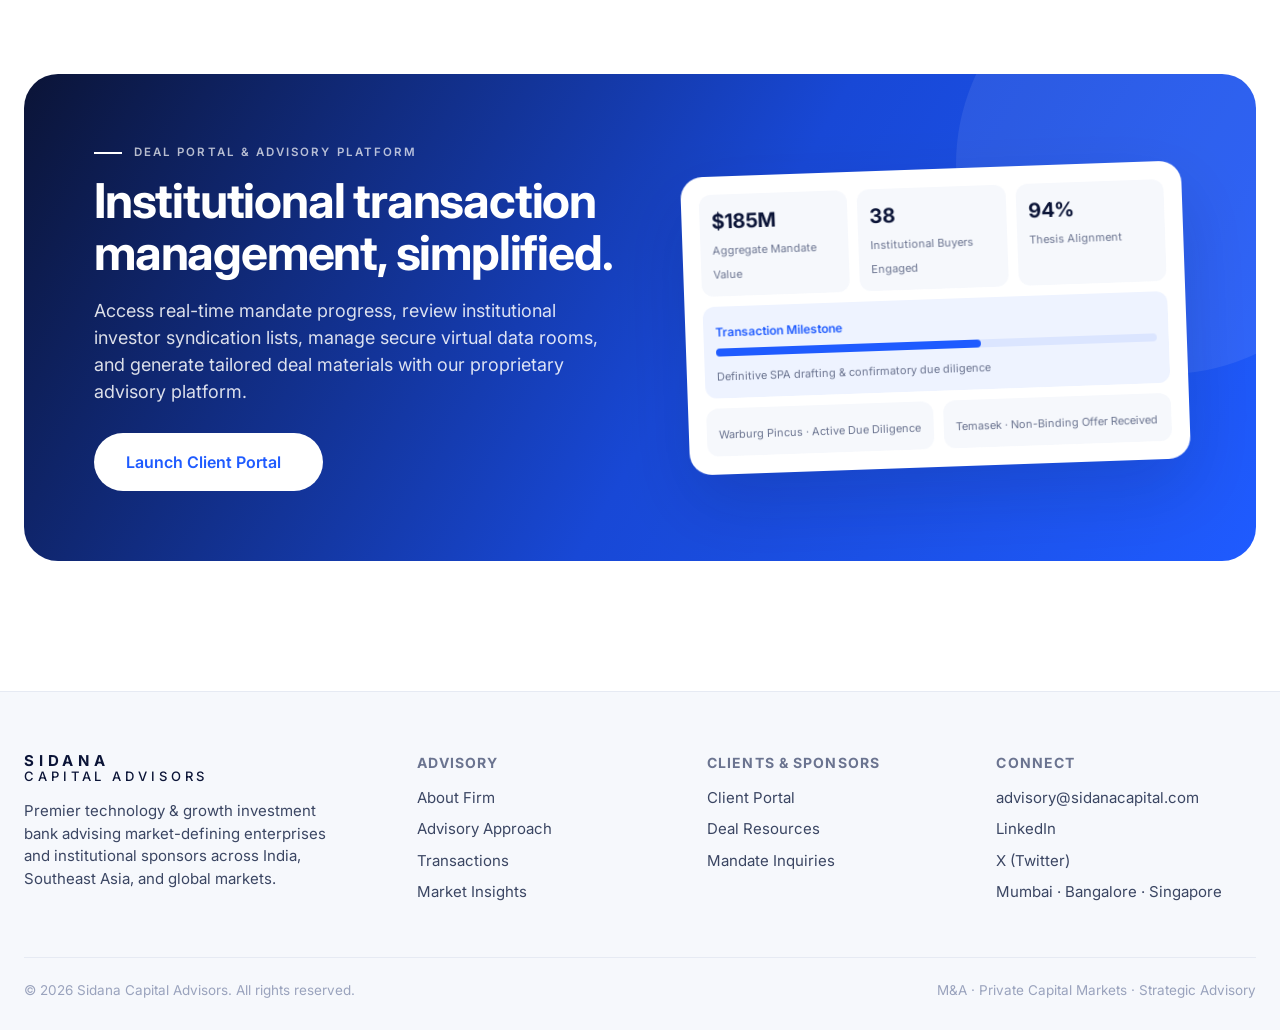
==== commit 77c13b1d: "FinaChangesl" ====
--- a/index.html
+++ b/index.html
@@ -2,91 +2,91 @@
 <html lang="en">
 <head>
 <meta charset="UTF-8"><meta name="viewport" content="width=device-width, initial-scale=1.0">
-<title>Sidana Ventures – Backing Extraordinary Founders</title>
+<title>Sidana Capital Advisors – Technology &amp; Growth Investment Banking</title>
 <link rel="preconnect" href="https://fonts.googleapis.com"><link href="https://fonts.googleapis.com/css2?family=Inter:wght@400;500;600;700&display=swap" rel="stylesheet">
 <link rel="stylesheet" href="css/site.css">
 <link rel="icon" href="data:image/svg+xml,%3Csvg xmlns='http://www.w3.org/2000/svg' viewBox='0 0 24 24' fill='%231f5bff'%3E%3Ccircle cx='12' cy='12' r='10'/%3E%3C/svg%3E">
 </head>
 <body>
 <div class="bg-shapes"><span class="s1"></span><span class="s2"></span></div>
-<header class="nav"><div class="wrap"><a href="index.html" class="logo">Sidana<small>Ventures</small></a><nav class="nav-links"><a href="about.html">About</a><a href="portfolio.html">Portfolio</a><a href="approach.html">Approach</a><a href="insights.html">Insights</a><a href="resources.html">Resources</a></nav><a href="platform.html" class="btn btn-primary">Launch Platform <i data-lucide="arrow-right"></i></a><button class="nav-toggle" aria-label="Menu"><i data-lucide="menu"></i></button></div></header>
+<header class="nav"><div class="wrap"><a href="index.html" class="logo">Sidana<small>Capital Advisors</small></a><nav class="nav-links"><a href="about.html">About</a><a href="portfolio.html">Transactions</a><a href="approach.html">Approach</a><a href="insights.html">Insights</a><a href="resources.html">Resources</a></nav><a href="platform.html" class="btn btn-primary">Client Portal <i data-lucide="arrow-right"></i></a><button class="nav-toggle" aria-label="Menu"><i data-lucide="menu"></i></button></div></header>
 
 <main class="wrap">
   <section class="hero">
     <div>
-      <div class="eyebrow reveal in">Early stage &nbsp;·&nbsp; India &amp; Global</div>
-      <h1 class="words">Backing Extraordinary <span class="accent">Founders</span></h1>
-      <p class="lead reveal" style="transition-delay:.5s">Sidana Ventures partners with ambitious founders to build the next generation of global companies through AI, technology and innovation.</p>
-      <div class="cta reveal" style="transition-delay:.7s"><a href="platform.html" class="btn btn-primary btn-lg">For Startups <i data-lucide="arrow-right"></i></a><a href="#why" class="scroll-hint"><span><i data-lucide="arrow-down"></i></span>Scroll to explore</a></div>
+      <div class="eyebrow reveal in">Investment Banking &nbsp;·&nbsp; M&amp;A &nbsp;·&nbsp; Private Capital Markets</div>
+      <h1 class="words">Advising Category Leaders on <span class="accent">Landmark Transactions</span></h1>
+      <p class="lead reveal" style="transition-delay:.5s">Sidana Capital Advisors is a premier technology and growth investment banking firm. We advise market-defining enterprises, corporate boards, and institutional sponsors on strategic M&amp;A, growth capital raises, and cross-border liquidity events.</p>
+      <div class="cta reveal" style="transition-delay:.7s"><a href="portfolio.html" class="btn btn-primary btn-lg">View Transactions <i data-lucide="arrow-right"></i></a><a href="#practices" class="scroll-hint"><span><i data-lucide="arrow-down"></i></span>Explore advisory practices</a></div>
       <div class="stats reveal" style="transition-delay:.9s">
-        <div><b data-count="100" data-suffix="+">0</b><span>Startups Engaged</span></div>
-        <div><b data-count="25" data-suffix="+">0</b><span>Active Investments</span></div>
-        <div><b data-count="5" data-suffix="+">0</b><span>Sectors</span></div>
-        <div><b class="dark">Global</b><span>Network</span></div>
+        <div><b data-count="2" data-prefix="$" data-suffix="B+">$0</b><span>Deal Volume Advised</span></div>
+        <div><b data-count="45" data-suffix="+">0</b><span>Completed Mandates</span></div>
+        <div><b data-count="15" data-suffix="+">0</b><span>Cross-Border Deals</span></div>
+        <div><b class="dark">Tier-1</b><span>Global Sponsor Access</span></div>
       </div>
     </div>
     <div class="hero-visual">
       <canvas id="globe" width="640" height="640"></canvas>
-      <div class="float-card" style="left:40px;top:70px"><i data-lucide="users"></i>Exceptional<br>Founders</div>
-      <div class="float-card d1" style="right:120px;top:150px"><i data-lucide="bar-chart-3"></i>Transformative<br>Companies</div>
-      <div class="float-card d2" style="left:40px;bottom:170px"><i data-lucide="rocket"></i>Global<br>Opportunities</div>
-      <div class="float-card d3" style="right:130px;bottom:80px"><i data-lucide="layers"></i>Long-term<br>Partnerships</div>
-      <div class="photo skew" style="right:-40px;top:0;width:300px;height:260px"><img src="https://images.unsplash.com/photo-1480714378408-67cf0d13bc1b?w=900&q=80" alt="City skyline" loading="lazy"></div>
-      <div class="photo skew" style="right:-30px;top:270px;width:240px;height:200px"><img src="https://images.unsplash.com/photo-1497366216548-37526070297c?w=900&q=80" alt="Office" loading="lazy"></div>
-      <div class="photo skew2" style="right:-20px;bottom:-10px;width:300px;height:230px"><img src="https://images.unsplash.com/photo-1464822759023-fed622ff2c3b?w=900&q=80" alt="Mountains" loading="lazy"></div>
+      <div class="float-card" style="left:40px;top:70px"><i data-lucide="briefcase"></i>M&amp;A Advisory<br>&amp; Divestitures</div>
+      <div class="float-card d1" style="right:120px;top:150px"><i data-lucide="trending-up"></i>Private Capital<br>Markets</div>
+      <div class="float-card d2" style="left:40px;bottom:170px"><i data-lucide="globe"></i>Cross-Border<br>Transactions</div>
+      <div class="float-card d3" style="right:130px;bottom:80px"><i data-lucide="shield-check"></i>Strategic Board<br>&amp; Restructuring</div>
+      <div class="photo skew" style="right:-40px;top:0;width:300px;height:260px"><img src="https://images.unsplash.com/photo-1480714378408-67cf0d13bc1b?w=900&q=80" alt="Financial district skyline" loading="lazy"></div>
+      <div class="photo skew" style="right:-30px;top:270px;width:240px;height:200px"><img src="https://images.unsplash.com/photo-1497366216548-37526070297c?w=900&q=80" alt="Executive board room" loading="lazy"></div>
+      <div class="photo skew2" style="right:-20px;bottom:-10px;width:300px;height:230px"><img src="https://images.unsplash.com/photo-1464822759023-fed622ff2c3b?w=900&q=80" alt="Horizon view" loading="lazy"></div>
     </div>
   </section>
 
   <div class="focus-row reveal">
-    <div class="eyebrow">Our focus areas</div>
-    <div><i data-lucide="cpu"></i>AI &amp; Deep Tech</div>
-    <div><i data-lucide="database"></i>Fintech &amp; SaaS</div>
-    <div><i data-lucide="shopping-cart"></i>Consumer &amp; D2C</div>
-    <div><i data-lucide="leaf"></i>Climate &amp; Sustainability</div>
+    <div class="eyebrow">Industry coverage</div>
+    <div><i data-lucide="cpu"></i>Enterprise Tech &amp; AI</div>
+    <div><i data-lucide="database"></i>FinTech &amp; Financial Services</div>
+    <div><i data-lucide="shopping-cart"></i>Consumer &amp; Digital Commerce</div>
+    <div><i data-lucide="leaf"></i>Energy Transition &amp; Climate</div>
   </div>
 
-  <section id="why">
-    <div class="sec-head reveal"><div class="eyebrow">Why Sidana</div><h2>More than capital. <span class="accent">A true partnership.</span></h2><p class="lead">We work alongside founders from the first cheque, bringing operating experience, deep networks and our own platform to help you raise, build and scale.</p></div>
+  <section id="practices">
+    <div class="sec-head reveal"><div class="eyebrow">Our advisory practices</div><h2>Senior-Led Advisory. <span class="accent">Uncompromising Execution.</span></h2><p class="lead">We provide conflict-free, high-conviction financial advisory to visionary market leaders. From institutional growth capital syndication to transformative cross-border M&amp;A, our senior bankers orchestrate high-stakes transactions from strategy formulation to definitive close.</p></div>
     <div class="feature-strip stagger">
-      <div><div class="ico"><i data-lucide="zap"></i></div><h3>Founder First</h3><p>Long-term partnerships built on trust and conviction.</p></div>
-      <div><div class="ico"><i data-lucide="users"></i></div><h3>Hands-on Support</h3><p>Strategy, hiring, product and go-to-market help.</p></div>
-      <div><div class="ico"><i data-lucide="bar-chart-3"></i></div><h3>Global Network</h3><p>Investors, operators, customers and domain experts.</p></div>
-      <div><div class="ico"><i data-lucide="leaf"></i></div><h3>Real Impact</h3><p>From ideas to category-defining companies.</p></div>
+      <div><div class="ico"><i data-lucide="briefcase"></i></div><h3>M&amp;A Advisory</h3><p>Exclusive sell-side representation, strategic buy-side mandates, carve-outs, and cross-border transactions.</p></div>
+      <div><div class="ico"><i data-lucide="bar-chart-3"></i></div><h3>Private Capital Markets</h3><p>Growth equity financing, structured capital syndication, and institutional private placements.</p></div>
+      <div><div class="ico"><i data-lucide="network"></i></div><h3>Global Sponsor Access</h3><p>Direct connectivity to sovereign wealth funds, global PE mega-funds, family offices, and strategics.</p></div>
+      <div><div class="ico"><i data-lucide="shield"></i></div><h3>Strategic Corporate Finance</h3><p>Valuations, fairness opinions, balance-sheet recapitalizations, and pre-IPO liquidity planning.</p></div>
     </div>
   </section>
 
   <section class="tight">
     <div class="grid-2" style="align-items:center;gap:60px">
-      <div class="media tilt reveal left" style="height:460px"><img src="https://images.unsplash.com/photo-1486406146926-c627a92ad1ab?w=1200&q=80" alt="Glass building" loading="lazy"><div class="cap">Backing<br>a brighter future.</div></div>
+      <div class="media tilt reveal left" style="height:460px"><img src="https://images.unsplash.com/photo-1486406146926-c627a92ad1ab?w=1200&q=80" alt="Financial tower" loading="lazy"><div class="cap">Delivering landmark<br>transaction outcomes.</div></div>
       <div class="reveal right">
-        <div class="eyebrow">How we work</div>
-        <h2 style="font-size:46px;margin:16px 0 18px">From idea <span class="accent">to impact</span></h2>
-        <p class="lead" style="margin-bottom:28px">A simple, founder-friendly process from first conversation to long-term partnership.</p>
+        <div class="eyebrow">Transaction execution</div>
+        <h2 style="font-size:46px;margin:16px 0 18px">From mandate inception <span class="accent">to transaction close</span></h2>
+        <p class="lead" style="margin-bottom:28px">A disciplined, institutional deal-making methodology designed to maximize enterprise valuation, maintain competitive tension, and guarantee seamless closing.</p>
         <div class="list-feat stagger">
-          <div><div class="ico sm"><i data-lucide="search"></i></div><div><b>Discover exceptional founders</b><span>We actively source and engage with founders solving meaningful problems.</span></div></div>
-          <div><div class="ico sm"><i data-lucide="landmark"></i></div><div><b>Provide capital and support</b><span>We invest and offer hands-on support across strategy, product and talent.</span></div></div>
-          <div><div class="ico sm"><i data-lucide="network"></i></div><div><b>Unlock growth through our network</b><span>We connect founders with investors, operators, customers and experts.</span></div></div>
-          <div><div class="ico sm"><i data-lucide="trending-up"></i></div><div><b>Build lasting companies</b><span>We stay invested for the long term, through key milestones and beyond.</span></div></div>
+          <div><div class="ico sm"><i data-lucide="search"></i></div><div><b>Strategic Positioning &amp; Equity Story</b><span>Institutional-grade CIM preparation, multi-scenario financial modeling, and value-driver articulation.</span></div></div>
+          <div><div class="ico sm"><i data-lucide="landmark"></i></div><div><b>Global Market Making &amp; Acquirer Outreach</b><span>Targeting strategic buyers, global private equity sponsors, and sovereign funds across international markets.</span></div></div>
+          <div><div class="ico sm"><i data-lucide="scale"></i></div><div><b>Competitive Bidding &amp; Price Discovery</b><span>Structuring competitive bidding dynamics, term sheet negotiations, and valuation maximization.</span></div></div>
+          <div><div class="ico sm"><i data-lucide="file-check-2"></i></div><div><b>Diligence Management &amp; Definitive Close</b><span>Managing virtual data rooms, commercial and legal due diligence, regulatory filings, and definitive SPA/SHA execution.</span></div></div>
         </div>
-        <a href="approach.html" class="btn btn-ghost" style="margin-top:30px">Our approach <i data-lucide="arrow-right"></i></a>
+        <a href="approach.html" class="btn btn-ghost" style="margin-top:30px">Our advisory approach <i data-lucide="arrow-right"></i></a>
       </div>
     </div>
   </section>
 
   <section class="tight">
-    <div class="eyebrow reveal" style="justify-content:center;margin-bottom:26px">Trusted by founders building across India &amp; the world</div>
+    <div class="eyebrow reveal" style="justify-content:center;margin-bottom:26px">Trusted by market leaders and institutional sponsors across India &amp; global markets</div>
     <div class="marquee reveal"><div class="track"><span>TechNova</span><span>FleetIQ</span><span>Cargoflow</span><span>PayLoop</span><span>GreenGrid</span><span>Medora</span><span>Kiranastack</span><span>Lumen AI</span><span>TechNova</span><span>FleetIQ</span><span>Cargoflow</span><span>PayLoop</span><span>GreenGrid</span><span>Medora</span><span>Kiranastack</span><span>Lumen AI</span></div></div>
   </section>
 
   <section>
     <div class="cta-band reveal scale">
-      <div><div class="eyebrow">Sidana Platform</div><h2>Turn your vision into what's next.</h2><p>Submit your company, get matched with the right investors, generate pitch materials with AI and run personalised outreach — all from one dashboard.</p><a href="platform.html" class="btn btn-primary btn-lg">Launch Platform <i data-lucide="arrow-right"></i></a></div>
-      <div class="mock tilt"><div class="row"><div class="tile"><b>12</b><span>Investor matches</span></div><div class="tile"><b>92%</b><span>Best thesis fit</span></div><div class="tile"><b>250</b><span>Credits</span></div></div><div class="tile" style="background:#eef3ff"><span style="font-size:12px;font-weight:600;color:#1f5bff">Profile completion</span><div class="bar"><i></i></div><span>Finish financial details to unlock more matches</span></div><div class="row" style="margin:10px 0 0"><div class="tile"><span>Y Combinator · 92% match</span></div><div class="tile"><span>Accel · 88% match</span></div></div></div>
+      <div><div class="eyebrow">Deal Portal &amp; Advisory Platform</div><h2>Institutional transaction management, simplified.</h2><p>Access real-time mandate progress, review institutional investor syndication lists, manage secure virtual data rooms, and generate tailored deal materials with our proprietary advisory platform.</p><a href="platform.html" class="btn btn-primary btn-lg">Launch Client Portal <i data-lucide="arrow-right"></i></a></div>
+      <div class="mock tilt"><div class="row"><div class="tile"><b>$185M</b><span>Aggregate Mandate Value</span></div><div class="tile"><b>38</b><span>Institutional Buyers Engaged</span></div><div class="tile"><b>94%</b><span>Thesis Alignment</span></div></div><div class="tile" style="background:#eef3ff"><span style="font-size:12px;font-weight:600;color:#1f5bff">Transaction Milestone</span><div class="bar"><i></i></div><span>Definitive SPA drafting &amp; confirmatory due diligence</span></div><div class="row" style="margin:10px 0 0"><div class="tile"><span>Warburg Pincus · Active Due Diligence</span></div><div class="tile"><span>Temasek · Non-Binding Offer Received</span></div></div></div>
     </div>
   </section>
 </main>
 
-<footer><div class="wrap"><div class="cols"><div><a href="index.html" class="logo">Sidana<small>Ventures</small></a><p style="color:var(--ink-2);margin-top:16px;max-width:320px;font-size:15px">Early-stage venture firm backing founders who build what's next, from India to global markets.</p></div><div><h4>Company</h4><a href="about.html">About</a><a href="approach.html">Approach</a><a href="portfolio.html">Portfolio</a><a href="insights.html">Insights</a></div><div><h4>Founders</h4><a href="platform.html">Launch Platform</a><a href="resources.html">Resources</a><a href="platform.html">Request access</a></div><div><h4>Connect</h4><a href="#">hello@sidanaventures.com</a><a href="#">LinkedIn</a><a href="#">X (Twitter)</a><a href="#">Bangalore · Singapore</a></div></div><div class="fine"><span>© 2026 Sidana Ventures. All rights reserved.</span><span>Privacy · Terms</span></div></div></footer>
+<footer><div class="wrap"><div class="cols"><div><a href="index.html" class="logo">Sidana<small>Capital Advisors</small></a><p style="color:var(--ink-2);margin-top:16px;max-width:320px;font-size:15px">Premier technology &amp; growth investment bank advising market-defining enterprises and institutional sponsors across India, Southeast Asia, and global markets.</p></div><div><h4>Advisory</h4><a href="about.html">About Firm</a><a href="approach.html">Advisory Approach</a><a href="portfolio.html">Transactions</a><a href="insights.html">Market Insights</a></div><div><h4>Clients &amp; Sponsors</h4><a href="platform.html">Client Portal</a><a href="resources.html">Deal Resources</a><a href="platform.html">Mandate Inquiries</a></div><div><h4>Connect</h4><a href="#">advisory@sidanacapital.com</a><a href="#">LinkedIn</a><a href="#">X (Twitter)</a><a href="#">Mumbai · Bangalore · Singapore</a></div></div><div class="fine"><span>© 2026 Sidana Capital Advisors. All rights reserved.</span><span>M&amp;A · Private Capital Markets · Strategic Advisory</span></div></div></footer>
 
 <script src="https://unpkg.com/lucide@0.468.0/dist/umd/lucide.min.js"></script>
 <script src="js/site.js"></script>
